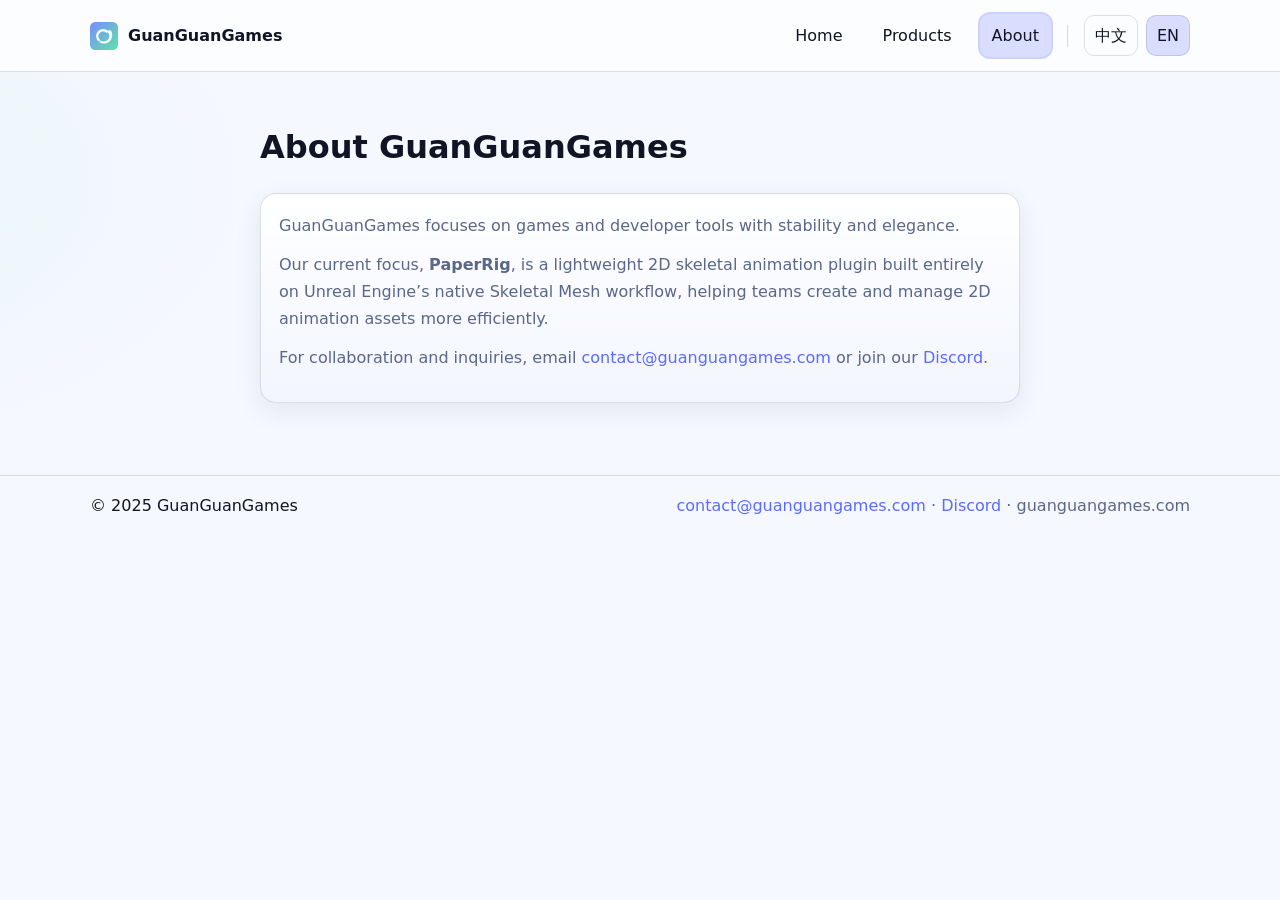
==== about.html @ f3772f7d "first commit" ====
<!DOCTYPE html>
<html lang="zh-CN">
<head>
  <meta charset="UTF-8">
  <meta name="viewport" content="width=device-width, initial-scale=1" />
  <title>关于我们 | 灌灌游 GuanGuanGames</title>
  <link rel="stylesheet" href="css/style.css">
  <link rel="icon" type="image/x-icon" href="assets/favicon.ico">
  <link rel="icon" type="image/svg+xml" href="assets/logo.svg" />
  <script src="js/config.js" defer></script>
  <script src="js/i18n.js" defer></script>
  <script src="js/site.js" defer></script>
</head>
<body>
  <header class="site-header">
    <div class="container nav-bar">
      <a class="brand" href="index.html">
        <img src="assets/logo.svg" alt="GuanGuanGames" class="brand-logo" />
        <span class="brand-text" id="brand-text">灌灌游 <span class="en">GuanGuanGames</span></span>
      </a>
      <button class="nav-toggle" aria-label="切换菜单" aria-expanded="false">☰</button>
      <nav class="nav" id="site-nav">
        <a href="index.html" data-i18n="nav.home">首页</a>
        <a href="products.html" data-i18n="nav.products">产品</a>
        <a href="about.html" data-i18n="nav.about" class="active">关于我们</a>
        <span class="divider"></span>
        <div class="lang-switch" aria-label="Language">
          <button data-setlang="zh-CN">中文</button>
          <button data-setlang="en">EN</button>
        </div>
      </nav>
    </div>
  </header>

  <main class="section">
    <div class="container narrow">
      <h1 class="section-title" id="about-title">关于灌灌游</h1>
      <div class="card" id="about-body">
        <p>灌灌游 GuanGuanGames 专注于游戏与开发工具的研发。我们追求稳定、易用与优雅的产品体验。</p>
        <p>当前重点产品 <b>PaperRig</b> 面向 Unreal Engine 工作流，帮助团队更高效地导入与管理资产。</p>
        <p>如需合作或了解更多，请通过 <a href="mailto:contact@guanguangames.com">contact@guanguangames.com</a> 或加入 <a href="https://discord.gg/KRcfrXtytn" target="_blank" rel="noopener">Discord</a> 与我们联系。</p>
      </div>
    </div>
  </main>

  <footer class="site-footer">
    <div class="container footer-inner">
      <div id="footer-copy">© 2025 灌灌游 GuanGuanGames</div>
      <div class="muted">
        <a id="footer-email" href="mailto:contact@guanguangames.com">contact@guanguangames.com</a> ·
        <a id="footer-discord" href="https://discord.gg/KRcfrXtytn" target="_blank" rel="noopener">Discord</a> ·
        <span id="footer-domain">guanguangames.com</span>
      </div>
    </div>
  </footer>
</body>
</html>
---- css/style.css ----
/* ---------- Design Tokens ---------- */
:root{
  --bg: #0b1020;
  --surface: #0f1629;
  --surface-2: #121a33;
  --text: #e9eefb;
  --muted: #9aa7c7;
  --accent: #7c8cff;
  --accent-2: #5be4a8;
  --ring: rgba(124,140,255,.35);
  --radius: 16px;
  --shadow: 0 8px 24px rgba(0,0,0,.25);
  --container: 1100px;
}
@media (prefers-color-scheme: light){
  :root{
    --bg:#f6f8ff;
    --surface:#ffffff;
    --surface-2:#f1f4ff;
    --text:#101424;
    --muted:#5b6788;
    --accent:#5a6cff;
    --accent-2:#0bbf88;
    --ring: rgba(90,108,255,.25);
    --shadow: 0 8px 28px rgba(16,20,36,.08);
  }
}

/* ---------- Base ---------- */
*{box-sizing:border-box}
html,body{height:100%}
body{
  margin:0; font-family: ui-sans-serif, system-ui, -apple-system, Segoe UI, Roboto, Arial, "PingFang SC", "Hiragino Sans GB", "Microsoft YaHei", sans-serif;
  color:var(--text); background: radial-gradient(1200px 600px at 70% -50%, rgba(124,140,255,.12), transparent 60%),
                       radial-gradient(900px 500px at -20% 20%, rgba(91,228,168,.10), transparent 60%),
                       var(--bg);
  line-height:1.7;
}
a{color:var(--accent); text-decoration:none}
a:hover{text-decoration:underline}
img{max-width:100%; display:block}

.container{max-width:var(--container); margin:0 auto; padding:0 20px}
.narrow{max-width:800px}

/* ---------- Header / Nav ---------- */
.site-header{
  position:sticky; top:0; z-index:50;
  background: color-mix(in oklab, var(--surface) 70%, transparent);
  backdrop-filter: blur(10px);
  border-bottom: 1px solid color-mix(in oklab, var(--muted) 20%, transparent);
}
.nav-bar{display:flex; align-items:center; gap:16px; padding:14px 0}
.brand{display:flex; align-items:center; gap:10px; font-weight:700; color:var(--text)}
.brand-logo{width:28px; height:28px}
.brand-text .en{opacity:.65; font-weight:600; margin-left:6px; font-size:.95em}

.nav{margin-left:auto; display:flex; gap:16px; align-items:center}
.nav a{
  padding:8px 12px; border-radius:10px; color:var(--text); text-decoration:none;
}
.nav a:hover{background: color-mix(in oklab, var(--surface-2) 70%, transparent)}
.nav a.active{background: color-mix(in oklab, var(--accent) 22%, transparent); outline: 2px solid color-mix(in oklab, var(--accent) 30%, transparent)}

.nav .divider{width:1px; height:22px; background: color-mix(in oklab, var(--muted) 25%, transparent)}
.lang-switch{display:flex; gap:8px; align-items:center}
.lang-switch button{
  font: inherit; color: var(--text); background: transparent; border: 1px solid color-mix(in oklab, var(--muted) 20%, transparent);
  padding:6px 10px; border-radius:10px; cursor:pointer;
}
.lang-switch button.active{background: color-mix(in oklab, var(--accent) 22%, transparent)}

.nav-toggle{display:none; margin-left:auto; font-size:22px; line-height:1; padding:6px 10px; border-radius:10px; background:transparent; color:var(--text); border:1px solid color-mix(in oklab, var(--muted) 20%, transparent)}
@media (max-width: 820px){
  .nav{display:none; position:absolute; right:20px; top:60px; flex-direction:column; background:var(--surface); border:1px solid color-mix(in oklab, var(--muted) 20%, transparent); padding:10px; border-radius:12px; box-shadow:var(--shadow)}
  .nav[aria-expanded="true"]{display:flex}
  .nav-toggle{display:inline-block}
}

/* ---------- Hero ---------- */
.hero{padding:64px 0 40px}
.hero-inner{display:grid; grid-template-columns: 1.2fr .8fr; gap:36px; align-items:center}
.hero-copy h1{font-size: clamp(28px, 4vw, 44px); line-height:1.15; margin:0 0 12px}
.hero-copy p{margin:0 0 18px; color:var(--muted)}
.hero-cta{display:flex; gap:12px; flex-wrap:wrap}

.hero-art{position:relative}
.halo{
  position:absolute; inset:-20px -30px auto auto; width:220px; height:220px; border-radius:50%;
  background: radial-gradient(circle at 30% 30%, rgba(124,140,255,.35), transparent 60%),
              radial-gradient(circle at 70% 70%, rgba(91,228,168,.25), transparent 60%);
  filter: blur(10px); opacity:.9; pointer-events:none; transform: translateY(-6px);
  animation: pulse 6s ease-in-out infinite alternate;
}
@keyframes pulse{from{transform:translateY(-8px)} to{transform:translateY(8px)}}

/* ---------- Sections ---------- */
.section{padding:48px 0}
.section-title{font-size: clamp(22px, 3vw, 32px); margin:0 0 18px}

.grid-3{display:grid; grid-template-columns: repeat(3, 1fr); gap:18px}
@media (max-width: 920px){ .grid-3{grid-template-columns: 1fr 1fr} }
@media (max-width: 640px){ .grid-3{grid-template-columns: 1fr} }

.card{
  background: linear-gradient(180deg, color-mix(in oklab, var(--surface) 92%, transparent), color-mix(in oklab, var(--surface-2) 70%, transparent));
  border:1px solid color-mix(in oklab, var(--muted) 20%, transparent);
  border-radius: var(--radius);
  padding:18px; box-shadow: var(--shadow);
  transition: transform .25s ease, border-color .25s ease;
}
.card:hover{transform: translateY(-3px); border-color: color-mix(in oklab, var(--accent) 28%, transparent)}
.card h3{margin:6px 0 8px}
.card p{margin:0 0 12px; color:var(--muted)}

.glass{
  background: linear-gradient(180deg, rgba(255,255,255,.06), rgba(255,255,255,.02));
  border:1px solid color-mix(in oklab, var(--accent) 22%, transparent);
  backdrop-filter: blur(6px);
}
.list{padding-left:18px; margin:0 0 12px}

/* ---------- Buttons ---------- */
.btn{
  display:inline-flex; align-items:center; gap:8px; padding:10px 14px; border-radius:12px; border:1px solid transparent;
  background: color-mix(in oklab, var(--surface-2) 40%, transparent);
  color:var(--text); text-decoration:none; font-weight:600;
  box-shadow: 0 1px 0 rgba(255,255,255,.05) inset;
  transition: transform .15s ease, background .2s ease, border-color .2s ease, box-shadow .2s ease;
  will-change: transform;
}
.btn:hover{transform: translateY(-1px); background: color-mix(in oklab, var(--surface-2) 70%, transparent)}
.btn:focus{outline:2px solid var(--ring); outline-offset:2px}
.btn-primary{background: linear-gradient(180deg, color-mix(in oklab, var(--accent) 70%, transparent), color-mix(in oklab, var(--accent) 50%, transparent)); border-color: color-mix(in oklab, var(--accent) 40%, transparent)}
.btn-primary:hover{box-shadow: 0 8px 20px color-mix(in oklab, var(--accent) 25%, transparent)}
.btn-outline{border-color: color-mix(in oklab, var(--muted) 30%, transparent); background: transparent}
.btn-small{padding:8px 12px; font-size:.95em}

/* ---------- Footer ---------- */
.site-footer{border-top:1px solid color-mix(in oklab, var(--muted) 20%, transparent); margin-top:24px}
.footer-inner{display:flex; align-items:center; justify-content:space-between; gap:12px; padding:16px 0}
.muted{color:var(--muted)}
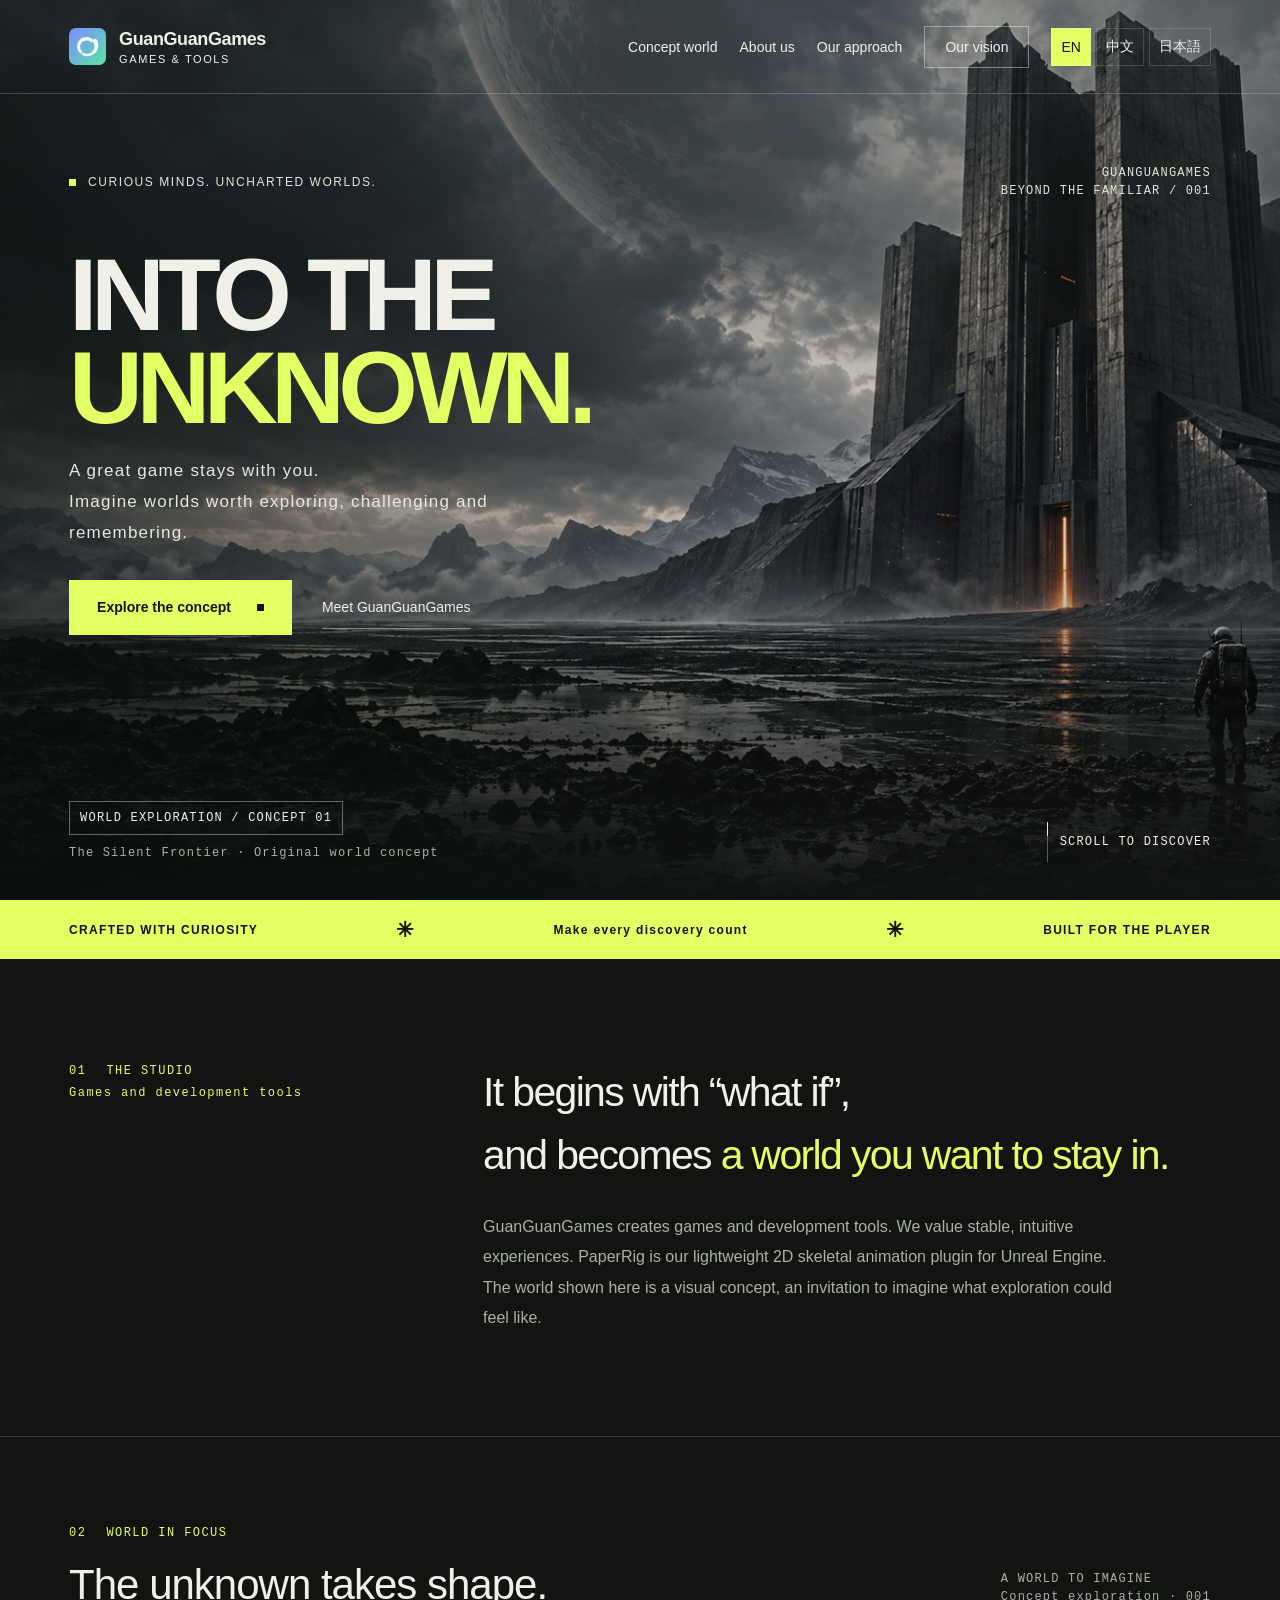
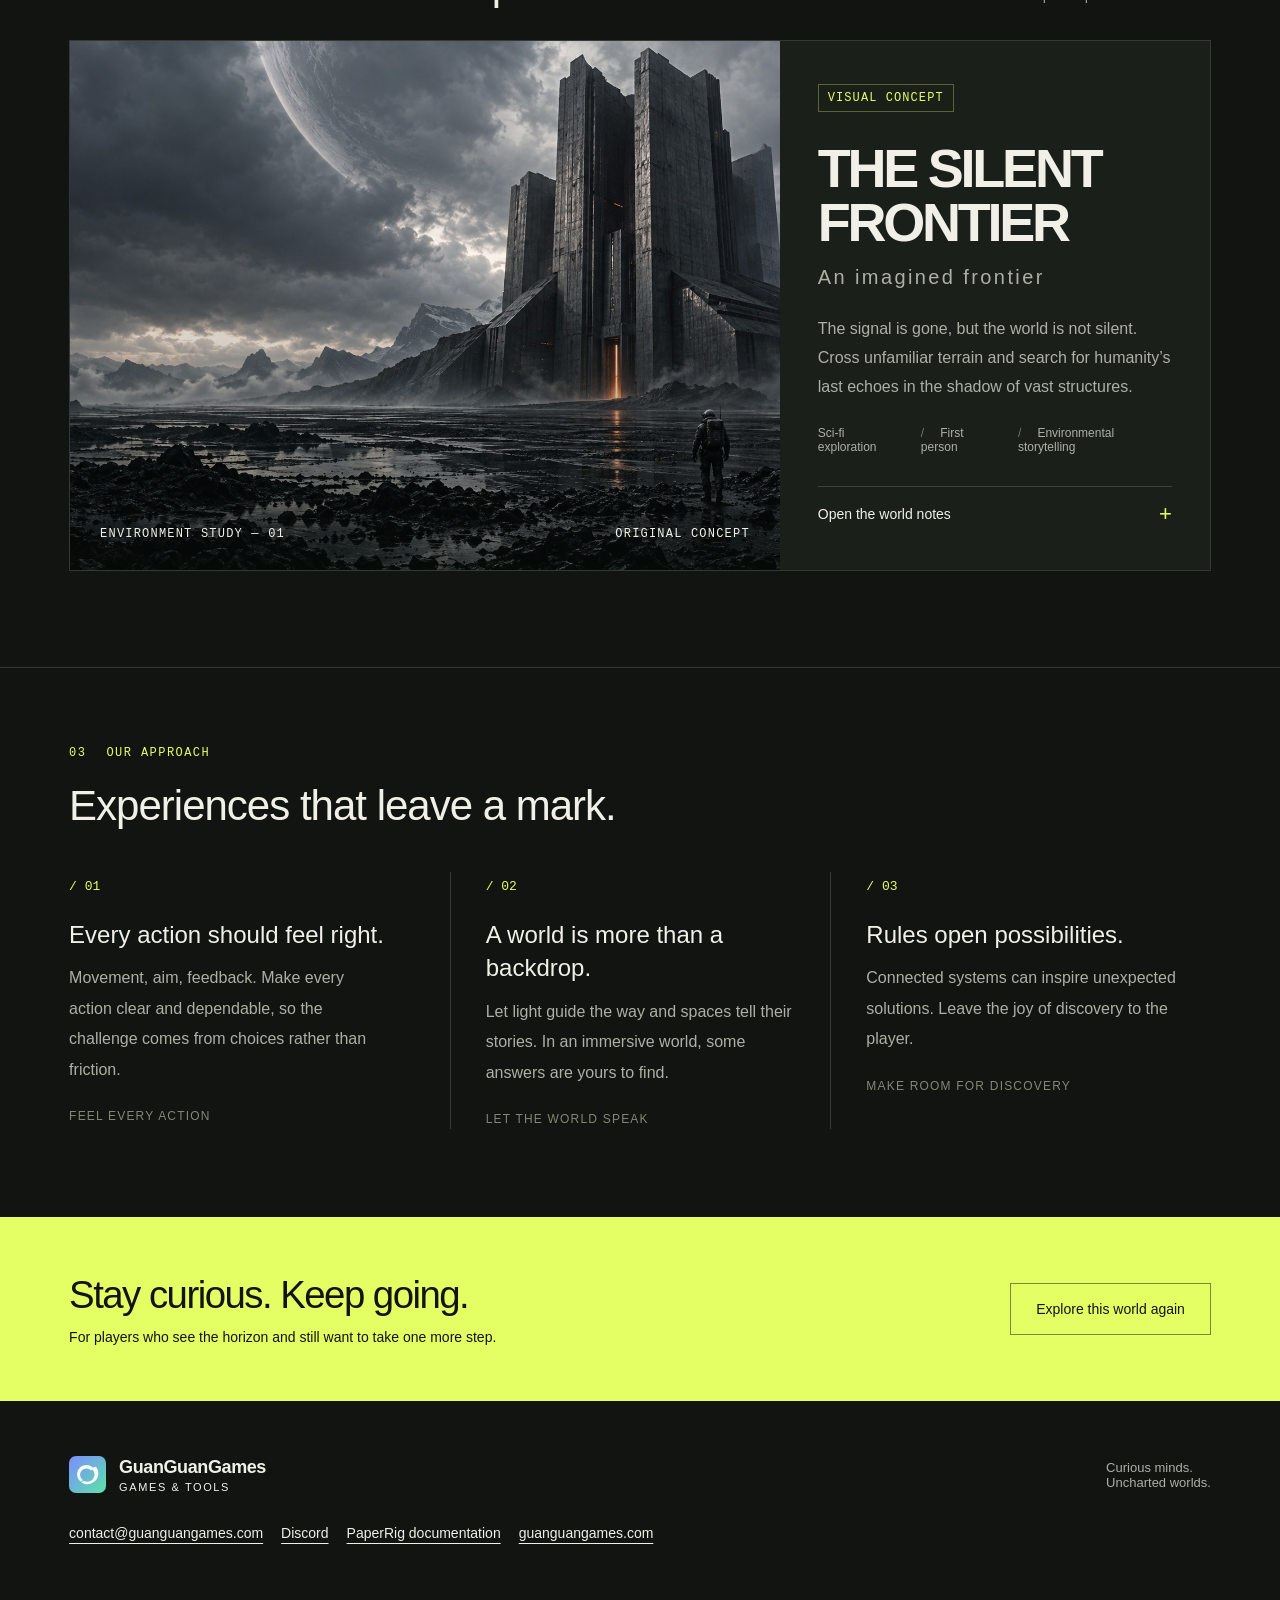
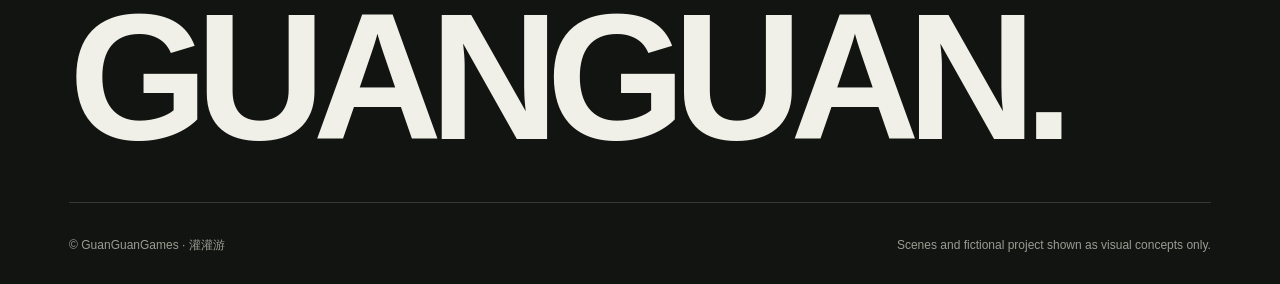
==== commit 25351d36: "Replace website with localized cinematic concept" ====
--- a/about.html
+++ b/about.html
@@ -1,57 +1 @@
-<!DOCTYPE html>
-<html lang="zh-CN">
-<head>
-  <meta charset="UTF-8">
-  <meta name="viewport" content="width=device-width, initial-scale=1" />
-  <title>关于我们 | 灌灌游 GuanGuanGames</title>
-  <link rel="stylesheet" href="css/style.css">
-  <link rel="icon" type="image/x-icon" href="assets/favicon.ico">
-  <link rel="icon" type="image/svg+xml" href="assets/logo.svg" />
-  <script src="js/config.js" defer></script>
-  <script src="js/i18n.js" defer></script>
-  <script src="js/site.js" defer></script>
-</head>
-<body>
-  <header class="site-header">
-    <div class="container nav-bar">
-      <a class="brand" href="index.html">
-        <img src="assets/logo.svg" alt="GuanGuanGames" class="brand-logo" />
-        <span class="brand-text" id="brand-text">灌灌游 <span class="en">GuanGuanGames</span></span>
-      </a>
-      <button class="nav-toggle" aria-label="切换菜单" aria-expanded="false">☰</button>
-      <nav class="nav" id="site-nav">
-        <a href="index.html" data-i18n="nav.home">首页</a>
-        <a href="products.html" data-i18n="nav.products">产品</a>
-        <a href="about.html" data-i18n="nav.about" class="active">关于我们</a>
-        <span class="divider"></span>
-        <div class="lang-switch" aria-label="Language">
-          <button data-setlang="zh-CN">中文</button>
-          <button data-setlang="en">EN</button>
-        </div>
-      </nav>
-    </div>
-  </header>
-
-  <main class="section">
-    <div class="container narrow">
-      <h1 class="section-title" id="about-title">关于灌灌游</h1>
-      <div class="card" id="about-body">
-        <p>灌灌游 GuanGuanGames 专注于游戏与开发工具的研发。我们追求稳定、易用与优雅的产品体验。</p>
-        <p>当前重点产品 <b>PaperRig</b> 面向 Unreal Engine 工作流，帮助团队更高效地导入与管理资产。</p>
-        <p>如需合作或了解更多，请通过 <a href="mailto:contact@guanguangames.com">contact@guanguangames.com</a> 或加入 <a href="https://discord.gg/KRcfrXtytn" target="_blank" rel="noopener">Discord</a> 与我们联系。</p>
-      </div>
-    </div>
-  </main>
-
-  <footer class="site-footer">
-    <div class="container footer-inner">
-      <div id="footer-copy">© 2025 灌灌游 GuanGuanGames</div>
-      <div class="muted">
-        <a id="footer-email" href="mailto:contact@guanguangames.com">contact@guanguangames.com</a> ·
-        <a id="footer-discord" href="https://discord.gg/KRcfrXtytn" target="_blank" rel="noopener">Discord</a> ·
-        <span id="footer-domain">guanguangames.com</span>
-      </div>
-    </div>
-  </footer>
-</body>
-</html>
+<!doctype html><html lang="en"><head><meta charset="utf-8"><meta name="viewport" content="width=device-width,initial-scale=1"><title>GuanGuanGames</title><script>location.replace("index.html"+location.search+"#studio")</script></head><body><a href="index.html#studio">GuanGuanGames · 灌灌游</a></body></html>
